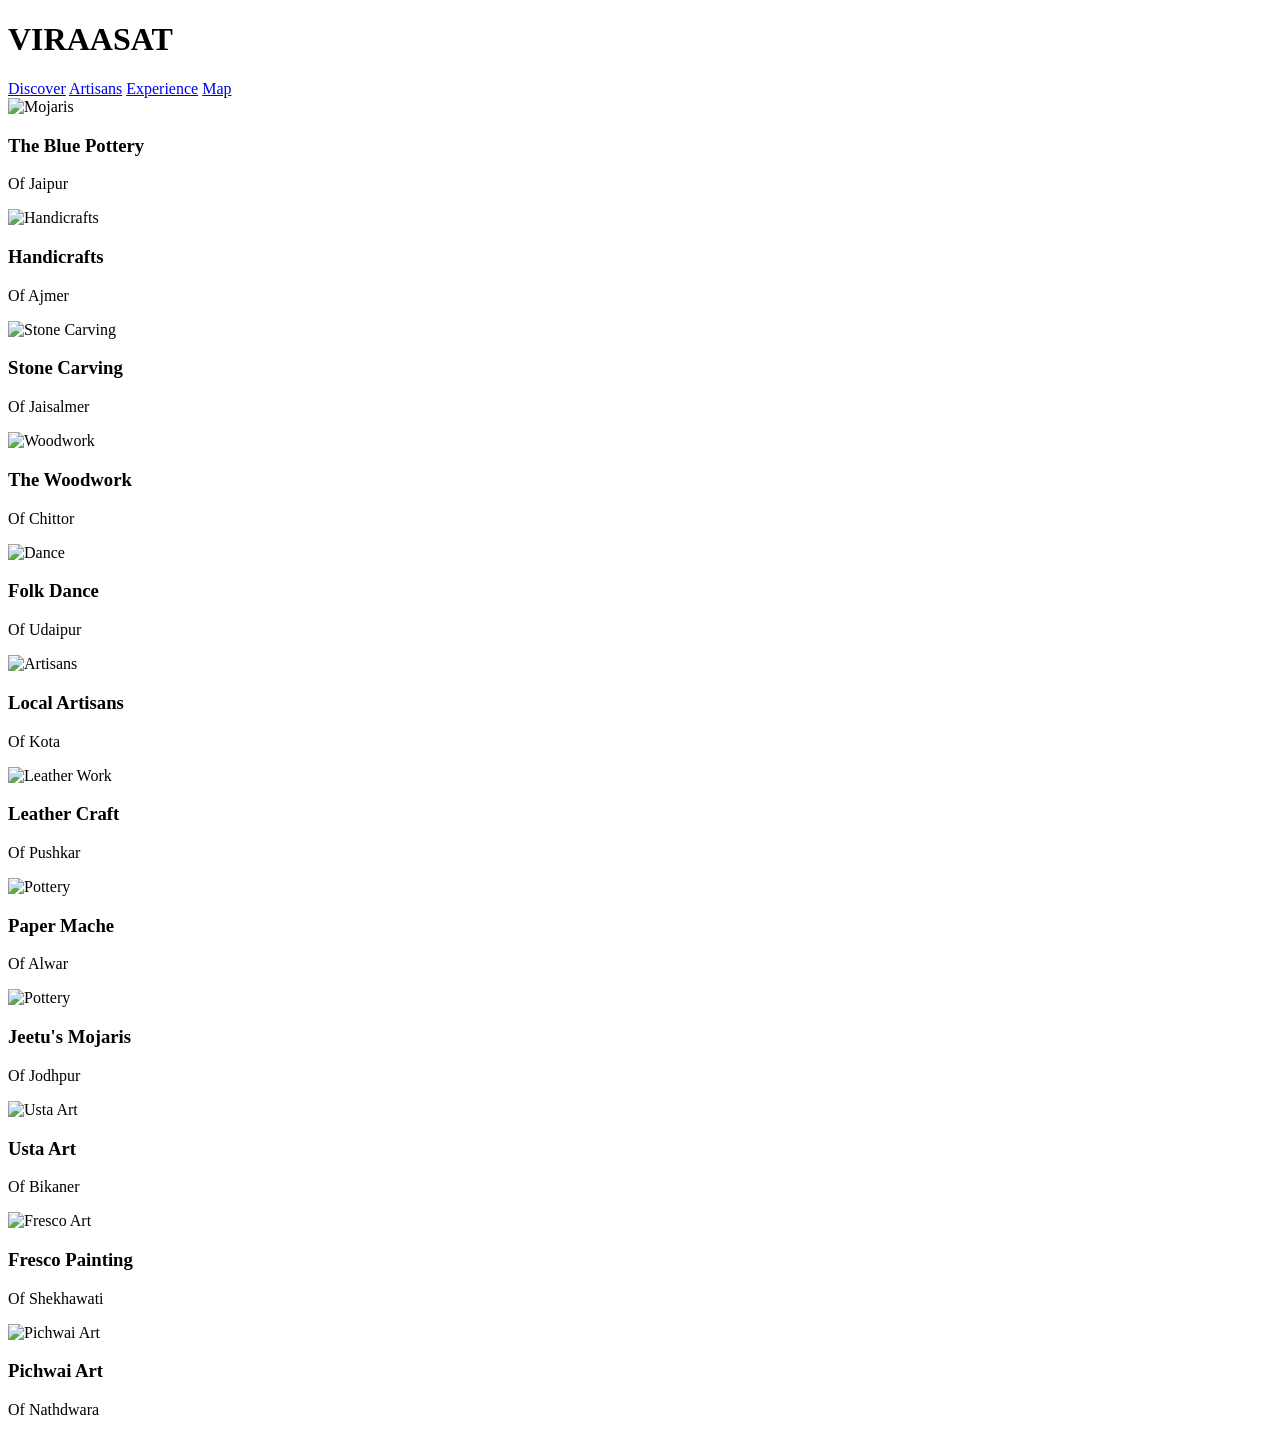
==== artisans.html @ e0cb1c37 "Create artisans.html with artisan items layout This HTML file contains a structured layout for the A" ====
<!DOCTYPE html>
<html lang="en">
<head>
  <meta charset="UTF-8">
  <title>Artisans | VIRAASAT</title>
  <link href="https://fonts.googleapis.com/css2?family=Playfair+Display:wght@400;700&family=Inter:wght@400;600&display=swap" rel="stylesheet">
  <link rel="stylesheet" href="style.css">
</head>
<body class="artisan-page">

<header>
  <h1>VIRAASAT</h1>
  <nav>
    <a href="index.html">Discover</a>
    <a href="artisans.html" class="active">Artisans</a>
    <a href="#">Experience</a>
    <a href="#">Map</a>
  </nav>
</header>

<main class="gateway-container">
  <div class="diamond-grid">

    <!-- Column 1 (left) — 4 items, starts at top -->
    <div class="diamond-col">
      <div class="diamond-wrapper" onclick="location.href='jodhpur.html'">
        <div class="diamond-box">
          <img src="images/thebluepottery.png" alt="Mojaris">
          <div class="diamond-label"><h3>The Blue Pottery</h3><p>Of Jaipur</p></div>
        </div>
      </div>
      <div class="diamond-wrapper" onclick="location.href='ajmer.html'">
        <div class="diamond-box">
          <img src="images/ajmer.jpg" alt="Handicrafts">
          <div class="diamond-label"><h3>Handicrafts</h3><p>Of Ajmer</p></div>
        </div>
      </div>
      <div class="diamond-wrapper" onclick="location.href='jaisalmer.html'">
        <div class="diamond-box">
          <img src="images/jaisalmer.jpg" alt="Stone Carving">
          <div class="diamond-label"><h3>Stone Carving</h3><p>Of Jaisalmer</p></div>
        </div>
      </div>
      <div class="diamond-wrapper" onclick="location.href='chittorgarh.html'">
        <div class="diamond-box">
          <img src="images/chittor.jpg" alt="Woodwork">
          <div class="diamond-label"><h3>The Woodwork</h3><p>Of Chittor</p></div>
        </div>
      </div>
    </div>

    <!-- Column 2 (middle) — 4 items, offset down via CSS margin-top -->
    <div class="diamond-col">
      <div class="diamond-wrapper" onclick="location.href='udaipur.html'">
        <div class="diamond-box">
          <img src="images/folkdance.jpg" alt="Dance">
          <div class="diamond-label"><h3>Folk Dance</h3><p>Of Udaipur</p></div>
        </div>
      </div>
      <div class="diamond-wrapper" onclick="location.href='kota.html'">
        <div class="diamond-box">
          <img src="images/kota.jpg" alt="Artisans">
          <div class="diamond-label"><h3>Local Artisans</h3><p>Of Kota</p></div>
        </div>
      </div>
      <div class="diamond-wrapper" onclick="location.href='pushkar.html'">
        <div class="diamond-box">
          <img src="images/pushkar.jpg" alt="Leather Work">
          <div class="diamond-label"><h3>Leather Craft</h3><p>Of Pushkar</p></div>
        </div>
      </div>
      <div class="diamond-wrapper" onclick="location.href='alwar.html'">
        <div class="diamond-box">
          <img src="images/alwar.jpg" alt="Pottery">
          <div class="diamond-label"><h3>Paper Mache</h3><p>Of Alwar</p></div>
        </div>
      </div>
    </div>

    <!-- Column 3 (right) — 4 items, starts at top -->
    <div class="diamond-col">
      <div class="diamond-wrapper" onclick="location.href='jaipur.html'">
        <div class="diamond-box">
          <img src="images/juttis.jpg" alt="Pottery">
          <div class="diamond-label"><h3>Jeetu's Mojaris</h3><p>Of Jodhpur</p></div>
        </div>
      </div>
      <div class="diamond-wrapper" onclick="location.href='bikaner.html'">
        <div class="diamond-box">
          <img src="images/bikaner.jpg" alt="Usta Art">
          <div class="diamond-label"><h3>Usta Art</h3><p>Of Bikaner</p></div>
        </div>
      </div>
      <div class="diamond-wrapper" onclick="location.href='shekhawati.html'">
        <div class="diamond-box">
          <img src="images/shekhawati.jpg" alt="Fresco Art">
          <div class="diamond-label"><h3>Fresco Painting</h3><p>Of Shekhawati</p></div>
        </div>
      </div>
      <div class="diamond-wrapper" onclick="location.href='nathdwara.html'">
        <div class="diamond-box">
          <img src="images/nathdwara.jpg" alt="Pichwai Art">
          <div class="diamond-label"><h3>Pichwai Art</h3><p>Of Nathdwara</p></div>
        </div>
      </div>
    </div>

  </div>
</main>

</body>
</html>
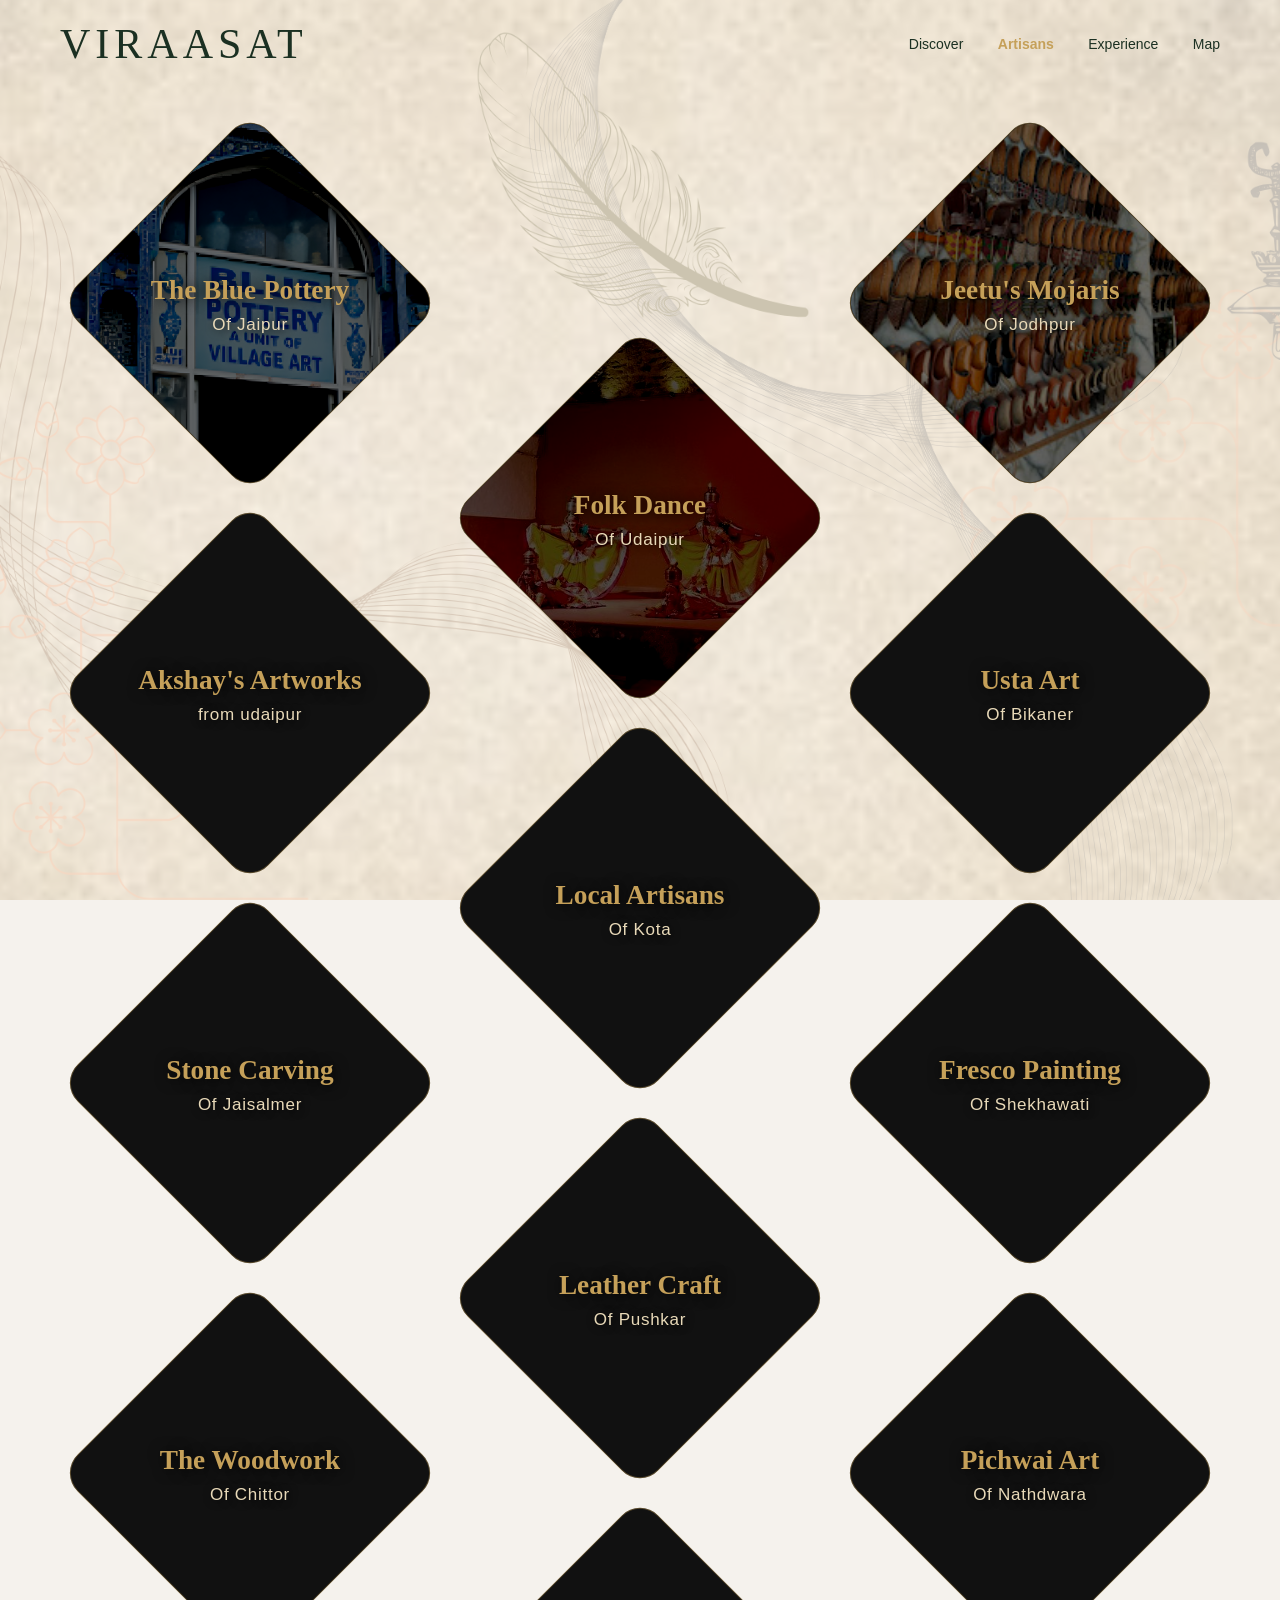
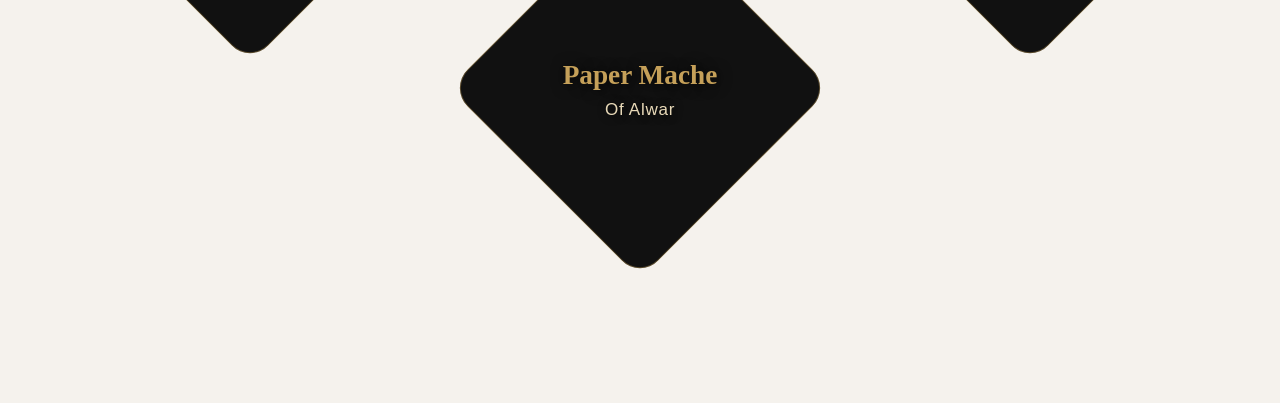
==== commit c2de6a89: "Update image and label for Akshay's Artworks" ====
--- a/artisans.html
+++ b/artisans.html
@@ -31,8 +31,8 @@
       </div>
       <div class="diamond-wrapper" onclick="location.href='ajmer.html'">
         <div class="diamond-box">
-          <img src="images/ajmer.jpg" alt="Handicrafts">
-          <div class="diamond-label"><h3>Handicrafts</h3><p>Of Ajmer</p></div>
+          <img src="images/ashokaarts.png" alt="Handicrafts">
+          <div class="diamond-label"><h3>Akshay's Artworks</h3><p>from udaipur</p></div>
         </div>
       </div>
       <div class="diamond-wrapper" onclick="location.href='jaisalmer.html'">
--- a/style.css
+++ b/style.css
@@ -0,0 +1,364 @@
+/* Reset */
+* {
+  margin: 0;
+  padding: 0;
+  box-sizing: border-box;
+}
+
+/* Body */
+body {
+  font-family: 'Inter', sans-serif;
+  background-color: #F5F2ED;
+  color: #1A1A1A;
+  background-image: url('images/viraasat1.png'); /* your background image here */
+  background-size: cover;
+  background-position: center top;
+  background-attachment: fixed;
+  background-repeat: no-repeat;
+  position: relative;
+}
+
+/* Cream overlay — keeps text readable over the background */
+body:not(.artisan-page)::before {
+  content: '';
+  position: fixed;
+  inset: 0;
+  background: rgba(245, 242, 237, 0.80);
+  z-index: 0;
+  pointer-events: none;
+}
+
+/* Make all landing page sections sit above the overlay */
+body:not(.artisan-page) header,
+body:not(.artisan-page) section {
+  position: relative;
+  z-index: 1;
+}
+
+/* Header */
+header {
+  display: flex;
+  justify-content: space-between;
+  padding: 20px 60px;
+  align-items: center;
+}
+
+header h1 {
+  font-family: 'Playfair Display', serif;
+  font-size: 42px;
+  letter-spacing: 5px;
+  color: #1B3022;
+  text-transform: uppercase;
+  margin: 0;
+  font-weight: 400;
+}
+
+header p {
+  font-size: 14px;
+  color: #777;
+}
+
+/* Navigation Links */
+nav a {
+  margin-left: 30px;
+  text-decoration: none;
+  color: #1B3022;
+  font-family: 'Inter', sans-serif;
+  font-size: 14px;
+  transition: color 0.3s ease;
+}
+
+nav a:hover {
+  color: #C5A059;
+}
+
+nav a.active {
+  color: #C5A059;
+  font-weight: 600;
+}
+
+/* ─── HERO (index.html) ─────────────────────────────── */
+
+.hero {
+  position: relative;
+  display: flex;
+  justify-content: space-between;
+  align-items: center;
+  padding: 80px 60px;
+  overflow: hidden;
+}
+
+.hero-text {
+  max-width: 500px;
+}
+
+.hero-text h2 {
+  font-size: 48px;
+  font-family: 'Playfair Display', serif;
+  margin-bottom: 20px;
+}
+
+.hero-text p {
+  margin-bottom: 20px;
+  line-height: 1.6;
+  color: #555;
+}
+
+.hero-text button {
+  padding: 12px 24px;
+  border: none;
+  background-color: #1A1A1A;
+  color: white;
+  cursor: pointer;
+  transition: 0.3s;
+}
+
+.hero-text button:hover {
+  background-color: #C5A059;
+}
+
+.tagline {
+  margin-top: 20px;
+  font-size: 16px;
+  color: #888;
+  font-style: italic;
+}
+
+.hero-images {
+  position: relative;
+}
+
+.img-main {
+  width: 420px;
+  border-radius: 12px;
+}
+
+.img-overlay {
+  width: 240px;
+  position: absolute;
+  bottom: -40px;
+  left: -60px;
+  border-radius: 12px;
+  border: 5px solid #F5F2ED;
+}
+
+/* Chandelier */
+.chandelier-layer {
+  position: absolute;
+  top: 0;
+  left: 0;
+  width: 100%;
+  height: 100%;
+  display: flex;
+  justify-content: center;
+  align-items: flex-start;
+  z-index: 0;
+  pointer-events: none;
+}
+
+.chandelier-layer img {
+  width: 380px;
+  margin-top: -30px;
+  filter: brightness(0);
+  opacity: 0.6;
+  animation: fadeIn 1.5s ease-in;
+}
+
+@keyframes fadeIn {
+  from { opacity: 0; }
+  to   { opacity: 0.6; }
+}
+
+/* ─── CARDS (index.html) ────────────────────────────── */
+
+.cards {
+  display: flex;
+  justify-content: space-between;
+  padding: 60px;
+  gap: 20px;
+  margin-top: -40px;
+}
+
+.card {
+  background: rgba(197, 160, 89, 0.6);
+  backdrop-filter: blur(10px);
+  -webkit-backdrop-filter: blur(10px);
+  padding: 30px;
+  border-radius: 12px;
+  flex: 1;
+  border: 1px solid rgba(0, 0, 0, 0.1);
+  box-shadow: 0 8px 32px 0 rgba(0, 0, 0, 0.05);
+  transition: 0.3s;
+  color: #1A1A1A;
+}
+
+.card h3 {
+  font-family: 'Playfair Display', serif;
+  color: #1A1A1A;
+  margin-bottom: 10px;
+}
+
+.card p {
+  color: #333333;
+  margin-bottom: 20px;
+  font-weight: 500;
+}
+
+.card button {
+  background: none;
+  border: 1.5px solid #1A1A1A;
+  color: #1A1A1A;
+  padding: 10px 18px;
+  cursor: pointer;
+  font-weight: 600;
+  transition: 0.3s;
+}
+
+.card button:hover {
+  background: #1A1A1A;
+  color: #F5F2ED;
+}
+
+.card-img {
+  width: 100%;
+  height: 180px;
+  object-fit: cover;
+  border-radius: 10px;
+  margin-bottom: 15px;
+  transition: 0.3s;
+}
+
+.card:hover .card-img {
+  transform: scale(1.05);
+}
+
+html {
+  scroll-behavior: smooth;
+}
+
+/* ─── ARTISAN PAGE BACKGROUND ───────────────────────── */
+
+body.artisan-page {
+  background-image: url('images/viraasat2.png'); /* swap in your image here */
+  background-size: cover;
+  background-position: center top;
+  background-attachment: fixed;
+  background-repeat: no-repeat;
+  /* dark overlay so diamonds stay readable over any photo */
+  position: relative;
+}
+
+body.artisan-page::before {
+  content: '';
+  position: fixed;
+  inset: 0;
+  background: rgba(245, 242, 237, 0.72);
+  z-index: 0;
+  pointer-events: none;
+}
+
+body.artisan-page header,
+body.artisan-page main {
+  position: relative;
+  z-index: 1;
+}
+
+/* Force artisan page header to exactly match landing page */
+body.artisan-page header h1 {
+  font-family: 'Playfair Display', serif;
+  font-size: 42px;
+  letter-spacing: 5px;
+  color: #1B3022;
+  text-transform: uppercase;
+  font-weight: 400;
+}
+
+/* ─── ARTISANS DIAMOND GRID ─────────────────────────── */
+
+.gateway-container {
+  display: flex;
+  justify-content: center;
+  padding: 80px 20px 180px;
+}
+
+.diamond-grid {
+  display: flex;
+  flex-direction: row;
+  align-items: flex-start;
+  gap: 120px;
+}
+
+.diamond-col {
+  display: flex;
+  flex-direction: column;
+  gap: 120px;
+}
+
+.diamond-col:nth-child(2) {
+  margin-top: 215px;
+}
+
+/* ── Each diamond tile ── */
+.diamond-wrapper {
+  width: 270px;
+  height: 270px;
+  transform: rotate(45deg);
+  overflow: hidden;
+  border-radius: 26px;
+  border: 1px solid rgba(197, 160, 89, 0.4);
+  background: #111;
+  cursor: pointer;
+  transition: filter 0.3s ease, transform 0.3s ease;
+  flex-shrink: 0;
+}
+
+.diamond-wrapper:hover {
+  filter: brightness(1.25);
+  transform: rotate(45deg) scale(1.04);
+}
+
+/* Inner box — counter-rotates so image + label stay upright */
+.diamond-box {
+  width: 100%;
+  height: 100%;
+  transform: rotate(-45deg) scale(1.42);
+  display: flex;
+  justify-content: center;
+  align-items: center;
+  position: relative;
+}
+
+.diamond-box img {
+  width: 100%;
+  height: 100%;
+  object-fit: cover;
+  filter: brightness(0.45) contrast(1.1);
+  display: block;
+}
+
+/* Label overlay — centred inside the diamond */
+.diamond-label {
+  position: absolute;
+  z-index: 10;
+  text-align: center;
+  width: 65%;
+  pointer-events: none;
+}
+
+.diamond-label h3 {
+  font-family: 'Playfair Display', serif;
+  color: #C5A059;
+  font-size: 1.2rem;
+  line-height: 1.25;
+  margin: 0 0 5px;
+  text-shadow: 1px 1px 10px rgba(0, 0, 0, 0.9);
+}
+
+.diamond-label p {
+  font-family: 'Inter', sans-serif;
+  color: #E8D9B8;
+  font-size: 0.75rem;
+  letter-spacing: 0.5px;
+  margin: 0;
+  text-shadow: 1px 1px 6px rgba(0, 0, 0, 0.8);
+}
